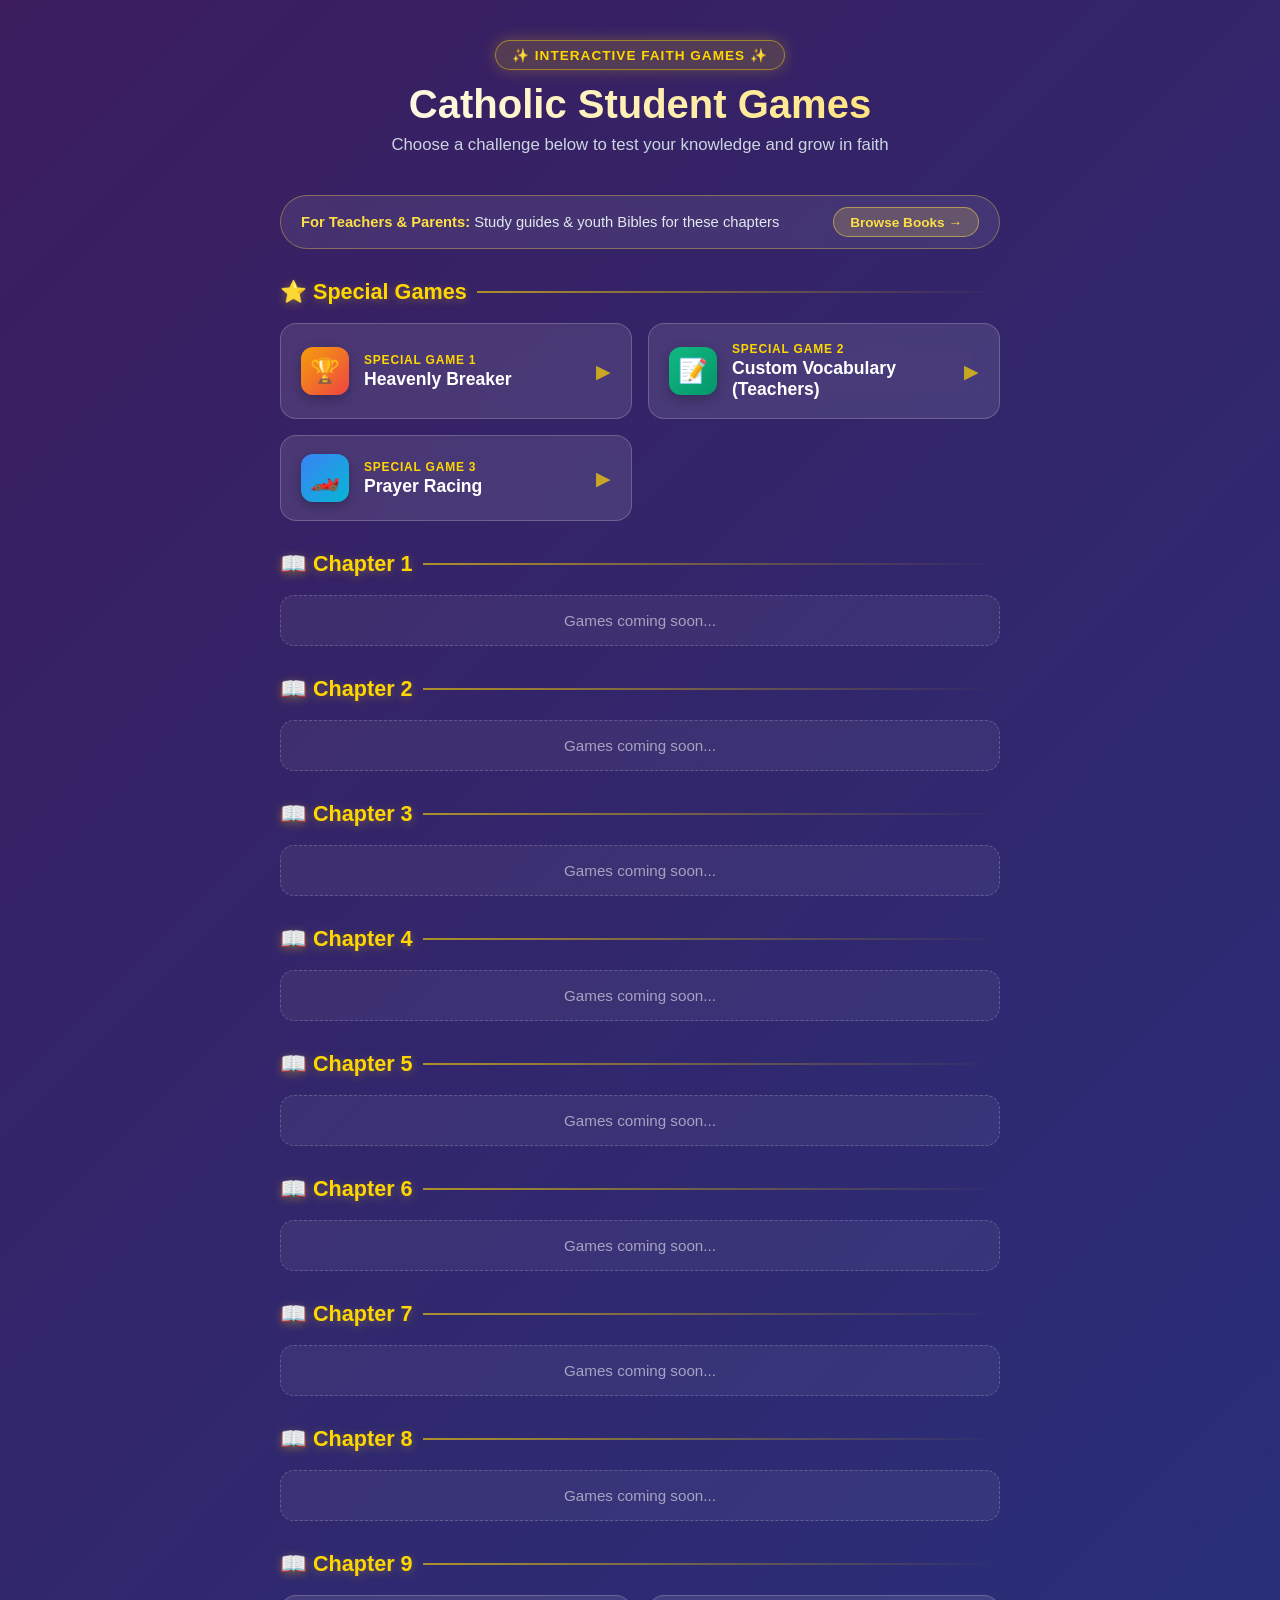
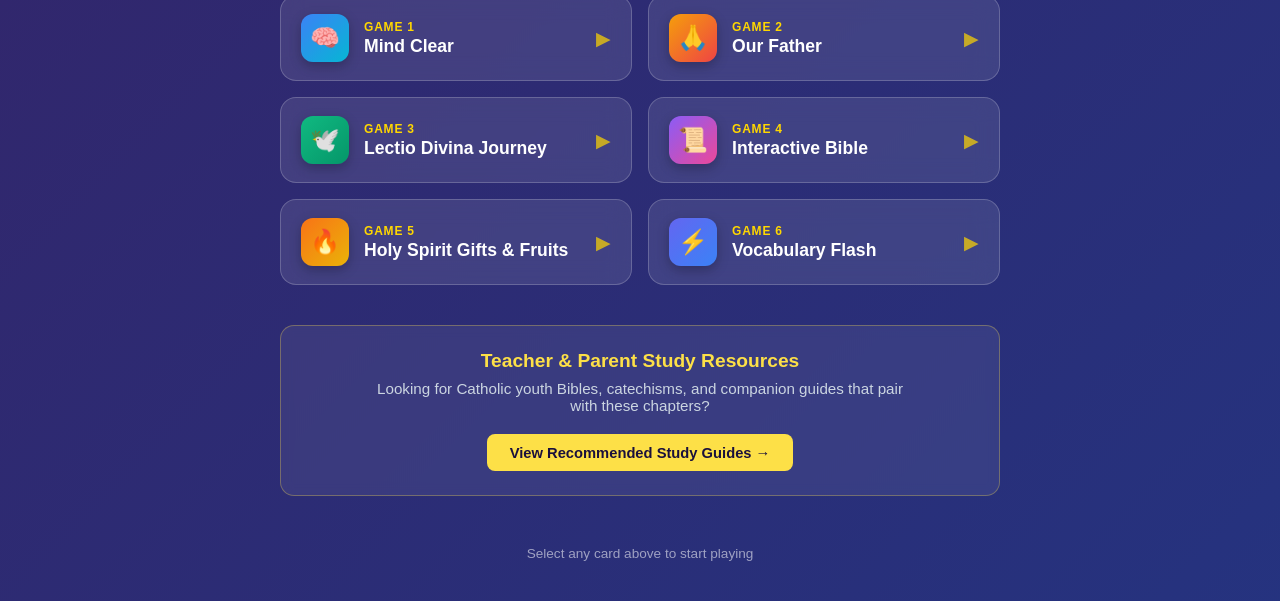
==== index.html @ 8c9618dd "Update link for Prayer Racing game" ====
<!DOCTYPE html>
<html lang="en">
<head>
  <meta charset="UTF-8">
  <meta name="viewport" content="width=device-width, initial-scale=1.0">
  <title>Catholic Student Games</title>
  <style>
    * {
      box-sizing: border-box;
      margin: 0;
      padding: 0;
    }

    body {
      font-family: 'Segoe UI', Tahoma, Geneva, Verdana, sans-serif;
      min-height: 100vh;
      background: linear-gradient(-45deg, #1a103c, #2b1d5e, #1e3a8a, #3b1d5e);
      background-size: 400% 400%;
      animation: gradientBG 14s ease infinite;
      color: #ffffff;
      padding: 40px 20px;
      overflow-x: hidden;
      position: relative;
    }

    @keyframes gradientBG {
      0% { background-position: 0% 50%; }
      50% { background-position: 100% 50%; }
      100% { background-position: 0% 50%; }
    }

    /* Floating golden light particles */
    .particles {
      position: fixed;
      top: 0;
      left: 0;
      width: 100%;
      height: 100%;
      pointer-events: none;
      z-index: 0;
      overflow: hidden;
    }

    .particle {
      position: absolute;
      bottom: -20px;
      background: radial-gradient(circle, rgba(255, 223, 107, 0.9) 0%, rgba(255, 223, 107, 0) 70%);
      border-radius: 50%;
      animation: floatUp linear infinite;
    }

    @keyframes floatUp {
      0% { transform: translateY(0) scale(1); opacity: 0; }
      20% { opacity: 0.8; }
      80% { opacity: 0.6; }
      100% { transform: translateY(-105vh) scale(0.4); opacity: 0; }
    }

    .container {
      max-width: 720px;
      margin: 0 auto;
      position: relative;
      z-index: 1;
    }

    /* Header styling & glow */
    header {
      text-align: center;
      margin-bottom: 40px;
      animation: fadeDown 0.8s ease-out;
    }

    .badge {
      display: inline-block;
      background: rgba(255, 215, 0, 0.15);
      border: 1px solid rgba(255, 215, 0, 0.45);
      color: #ffd700;
      padding: 6px 16px;
      border-radius: 50px;
      font-size: 0.85rem;
      font-weight: 700;
      letter-spacing: 1px;
      text-transform: uppercase;
      margin-bottom: 12px;
      box-shadow: 0 0 15px rgba(255, 215, 0, 0.25);
    }

    h1 {
      font-size: 2.5rem;
      font-weight: 800;
      background: linear-gradient(90deg, #ffffff, #ffe066, #ffffff);
      background-size: 200% auto;
      -webkit-background-clip: text;
      -webkit-text-fill-color: transparent;
      animation: shineText 5s linear infinite;
      margin-bottom: 8px;
    }

    @keyframes shineText {
      to { background-position: 200% center; }
    }

    p.subtitle {
      color: #cbd5e1;
      font-size: 1.05rem;
    }

    /* Chapter Section */
    .chapter-title {
      font-size: 1.35rem;
      font-weight: 700;
      color: #ffd700;
      margin: 30px 0 18px;
      display: flex;
      align-items: center;
      gap: 10px;
      text-shadow: 0 2px 10px rgba(255, 215, 0, 0.3);
    }

    .chapter-title::after {
      content: "";
      flex: 1;
      height: 2px;
      background: linear-gradient(90deg, rgba(255, 215, 0, 0.6), transparent);
    }

    /* Placeholder for chapters with no games yet */
    .empty-notice {
      padding: 16px 20px;
      background: rgba(255, 255, 255, 0.05);
      border: 1px dashed rgba(255, 255, 255, 0.2);
      border-radius: 14px;
      color: rgba(255, 255, 255, 0.55);
      font-size: 0.95rem;
      text-align: center;
    }

    /* Game Cards Grid */
    .game-grid {
      display: grid;
      grid-template-columns: repeat(auto-fit, minmax(290px, 1fr));
      gap: 16px;
    }

    .game-card {
      position: relative;
      display: flex;
      align-items: center;
      gap: 15px;
      padding: 18px 20px;
      background: rgba(255, 255, 255, 0.1);
      backdrop-filter: blur(12px);
      -webkit-backdrop-filter: blur(12px);
      border: 1px solid rgba(255, 255, 255, 0.2);
      border-radius: 16px;
      text-decoration: none;
      color: #ffffff;
      overflow: hidden;
      transition: transform 0.3s cubic-bezier(0.34, 1.56, 0.64, 1),
                  box-shadow 0.3s ease,
                  border-color 0.3s ease,
                  background 0.3s ease;
      animation: cardPop 0.6s ease-out backwards;
    }

    /* Staggered entrance animation */
    .game-card:nth-child(1) { animation-delay: 0.1s; }
    .game-card:nth-child(2) { animation-delay: 0.2s; }
    .game-card:nth-child(3) { animation-delay: 0.3s; }
    .game-card:nth-child(4) { animation-delay: 0.4s; }
    .game-card:nth-child(5) { animation-delay: 0.5s; }
    .game-card:nth-child(6) { animation-delay: 0.6s; }

    @keyframes cardPop {
      from { opacity: 0; transform: translateY(25px) scale(0.95); }
      to { opacity: 1; transform: translateY(0) scale(1); }
    }

    @keyframes fadeDown {
      from { opacity: 0; transform: translateY(-20px); }
      to { opacity: 1; transform: translateY(0); }
    }

    /* Light sweep effect across card on hover */
    .game-card::before {
      content: "";
      position: absolute;
      top: 0;
      left: -100%;
      width: 60%;
      height: 100%;
      background: linear-gradient(90deg, transparent, rgba(255, 255, 255, 0.25), transparent);
      transform: skewX(-25deg);
      transition: left 0.6s ease;
    }

    .game-card:hover::before {
      left: 140%;
    }

    .game-card:hover {
      transform: translateY(-6px) scale(1.02);
      background: rgba(255, 255, 255, 0.18);
      border-color: #ffd700;
      box-shadow: 0 12px 28px rgba(0, 0, 0, 0.35), 0 0 18px rgba(255, 215, 0, 0.35);
    }

    .game-card:active {
      transform: translateY(-1px) scale(0.99);
    }

    .icon-box {
      width: 48px;
      height: 48px;
      border-radius: 12px;
      display: flex;
      align-items: center;
      justify-content: center;
      font-size: 1.5rem;
      flex-shrink: 0;
      box-shadow: 0 4px 12px rgba(0, 0, 0, 0.25);
      transition: transform 0.3s ease;
    }

    .game-card:hover .icon-box {
      transform: rotate(-8deg) scale(1.12);
    }

    /* Distinct colorful badges per game */
    .c1 { background: linear-gradient(135deg, #3b82f6, #06b6d4); }
    .c2 { background: linear-gradient(135deg, #f59e0b, #ef4444); }
    .c3 { background: linear-gradient(135deg, #10b981, #059669); }
    .c4 { background: linear-gradient(135deg, #8b5cf6, #ec4899); }
    .c5 { background: linear-gradient(135deg, #f97316, #eab308); }
    .c6 { background: linear-gradient(135deg, #6366f1, #3b82f6); }

    .game-info {
      flex: 1;
    }

    .game-number {
      font-size: 0.75rem;
      text-transform: uppercase;
      letter-spacing: 0.8px;
      color: #ffd700;
      font-weight: 700;
      display: block;
      margin-bottom: 2px;
    }

    .game-name {
      font-size: 1.1rem;
      font-weight: 700;
      color: #ffffff;
    }

    .play-arrow {
      font-size: 1.2rem;
      color: #ffd700;
      opacity: 0.7;
      transition: transform 0.3s ease, opacity 0.3s ease;
    }

    .game-card:hover .play-arrow {
      transform: translateX(5px);
      opacity: 1;
    }

    footer {
      text-align: center;
      margin-top: 50px;
      color: rgba(255, 255, 255, 0.55);
      font-size: 0.85rem;
    }
  </style>
</head>
<body>

  <!-- Floating Light Particles Container -->
  <div class="particles" id="particles"></div>

  <div class="container">
  <header>
      <div class="badge">✨ Interactive Faith Games ✨</div>
      <h1>Catholic Student Games</h1>
      <p class="subtitle">Choose a challenge below to test your knowledge and grow in faith</p>
    </header>

    <!-- Top Teacher & Parent Bar (Moved right below header) -->
    <div style="margin: 0 auto 1.75rem auto; padding: 0.7rem 1.25rem; background: rgba(255, 255, 255, 0.08); border: 1px solid rgba(253, 224, 71, 0.35); border-radius: 50px; display: flex; flex-wrap: wrap; align-items: center; justify-content: space-between; gap: 0.75rem; backdrop-filter: blur(6px);">
      <span style="font-size: 0.92rem; color: #e2e8f0;">
        <strong style="color: #fde047;">For Teachers &amp; Parents:</strong> Study guides &amp; youth Bibles for these chapters
      </span>
      <a href="resources.html" style="background: rgba(253, 224, 71, 0.18); color: #fde047; border: 1px solid rgba(253, 224, 71, 0.5); text-decoration: none; font-size: 0.85rem; font-weight: 600; padding: 0.4rem 1rem; border-radius: 999px; white-space: nowrap;">
        Browse Books &#8594;
      </a>
    </div>
     

    <!-- SPECIAL GAMES -->
    <div class="chapter-title">⭐ Special Games</div>
    <div class="game-grid">
      <a href="special-game-1/heavenly_breaker.html" class="game-card">
        <div class="icon-box c2">🏆</div>
        <div class="game-info">
          <span class="game-number">Special Game 1</span>
          <div class="game-name">Heavenly Breaker</div>
        </div>
        <div class="play-arrow">▶</div>
      </a>
      <a href="custom-vocabulary.html" class="game-card">
        <div class="icon-box c3">📝</div>
        <div class="game-info">
          <span class="game-number">Special Game 2</span>
          <div class="game-name">Custom Vocabulary (Teachers)</div>
        </div>
        <div class="play-arrow">▶</div>
      </a>
      <a href="special-game-1/PrayerRacing_upgrade.html" class="game-card">
    <div class="icon-box c1">🏎️</div>
    <div class="game-info">
      <span class="game-number">Special Game 3</span>
      <div class="game-name">Prayer Racing</div>
    </div>
    <div class="play-arrow">▶</div>
  </a>
    </div>

    <!-- CHAPTER 1 -->
    <div class="chapter-title">📖 Chapter 1</div>
    <div class="game-grid">
      <div class="empty-notice">Games coming soon...</div>
    </div>

    <!-- CHAPTER 2 -->
    <div class="chapter-title">📖 Chapter 2</div>
    <div class="game-grid">
      <div class="empty-notice">Games coming soon...</div>
    </div>

    <!-- CHAPTER 3 -->
    <div class="chapter-title">📖 Chapter 3</div>
    <div class="game-grid">
      <div class="empty-notice">Games coming soon...</div>
    </div>

    <!-- CHAPTER 4 -->
    <div class="chapter-title">📖 Chapter 4</div>
    <div class="game-grid">
      <div class="empty-notice">Games coming soon...</div>
    </div>

    <!-- CHAPTER 5 -->
    <div class="chapter-title">📖 Chapter 5</div>
    <div class="game-grid">
      <div class="empty-notice">Games coming soon...</div>
    </div>

    <!-- CHAPTER 6 -->
    <div class="chapter-title">📖 Chapter 6</div>
    <div class="game-grid">
      <div class="empty-notice">Games coming soon...</div>
    </div>

    <!-- CHAPTER 7 -->
    <div class="chapter-title">📖 Chapter 7</div>
    <div class="game-grid">
      <div class="empty-notice">Games coming soon...</div>
    </div>

    <!-- CHAPTER 8 -->
    <div class="chapter-title">📖 Chapter 8</div>
    <div class="game-grid">
      <div class="empty-notice">Games coming soon...</div>
    </div>

    <!-- CHAPTER 9 -->
    <div class="chapter-title">📖 Chapter 9</div>
    <div class="game-grid">

      <a href="ch-9-game-1-mind-clear.html" class="game-card">
        <div class="icon-box c1">🧠</div>
        <div class="game-info">
          <span class="game-number">Game 1</span>
          <div class="game-name">Mind Clear</div>
        </div>
        <div class="play-arrow">▶</div>
      </a>

      <a href="ch-9-game-2-our-father.html" class="game-card">
        <div class="icon-box c2">🙏</div>
        <div class="game-info">
          <span class="game-number">Game 2</span>
          <div class="game-name">Our Father</div>
        </div>
        <div class="play-arrow">▶</div>
      </a>

      <a href="ch-9-game-3-lectio-divina-journey.html" class="game-card">
        <div class="icon-box c3">🕊️</div>
        <div class="game-info">
          <span class="game-number">Game 3</span>
          <div class="game-name">Lectio Divina Journey</div>
        </div>
        <div class="play-arrow">▶</div>
      </a>

      <a href="ch-9-game-4-interactive-bible.html" class="game-card">
        <div class="icon-box c4">📜</div>
        <div class="game-info">
          <span class="game-number">Game 4</span>
          <div class="game-name">Interactive Bible</div>
        </div>
        <div class="play-arrow">▶</div>
      </a>

      <a href="ch-9-game-5-holy_spirit_gifts-fruits.html" class="game-card">
        <div class="icon-box c5">🔥</div>
        <div class="game-info">
          <span class="game-number">Game 5</span>
          <div class="game-name">Holy Spirit Gifts &amp; Fruits</div>
        </div>
        <div class="play-arrow">▶</div>
      </a>

      <a href="ch-9-game-6-vocabulary-flash.html" class="game-card">
        <div class="icon-box c6">⚡</div>
        <div class="game-info">
          <span class="game-number">Game 6</span>
          <div class="game-name">Vocabulary Flash</div>
        </div>
        <div class="play-arrow">▶</div>
      </a>

    </div>
<!-- Bottom Teacher & Parent Card -->
<section style="max-width: 760px; margin: 2.5rem auto 1rem auto; padding: 1.5rem; background: rgba(255, 255, 255, 0.07); border: 1px solid rgba(253, 224, 71, 0.3); border-radius: 14px; text-align: center; backdrop-filter: blur(6px);">
  <h2 style="margin: 0 0 0.5rem 0; font-size: 1.2rem; color: #fde047; font-weight: 600;">Teacher &amp; Parent Study Resources</h2>
  <p style="color: #cbd5e1; font-size: 0.95rem; margin: 0 auto 1.25rem auto; max-width: 540px;">
    Looking for Catholic youth Bibles, catechisms, and companion guides that pair with these chapters?
  </p>
  <a href="resources.html" style="display: inline-block; background: #fde047; color: #1a103c; text-decoration: none; font-weight: 700; font-size: 0.92rem; padding: 0.65rem 1.4rem; border-radius: 8px;">
    View Recommended Study Guides &#8594;
  </a>
</section>
    <footer>
      Select any card above to start playing
    </footer>
  </div>

  <script>
    // Generate floating golden light particles
    const particleContainer = document.getElementById('particles');
    for (let i = 0; i < 25; i++) {
      const p = document.createElement('div');
      p.classList.add('particle');
      const size = Math.random() * 8 + 4;
      p.style.width = size + 'px';
      p.style.height = size + 'px';
      p.style.left = Math.random() * 100 + 'vw';
      p.style.animationDuration = (Math.random() * 10 + 8) + 's';
      p.style.animationDelay = (Math.random() * 10) + 's';
      particleContainer.appendChild(p);
    }
  </script>

</body>
</html>
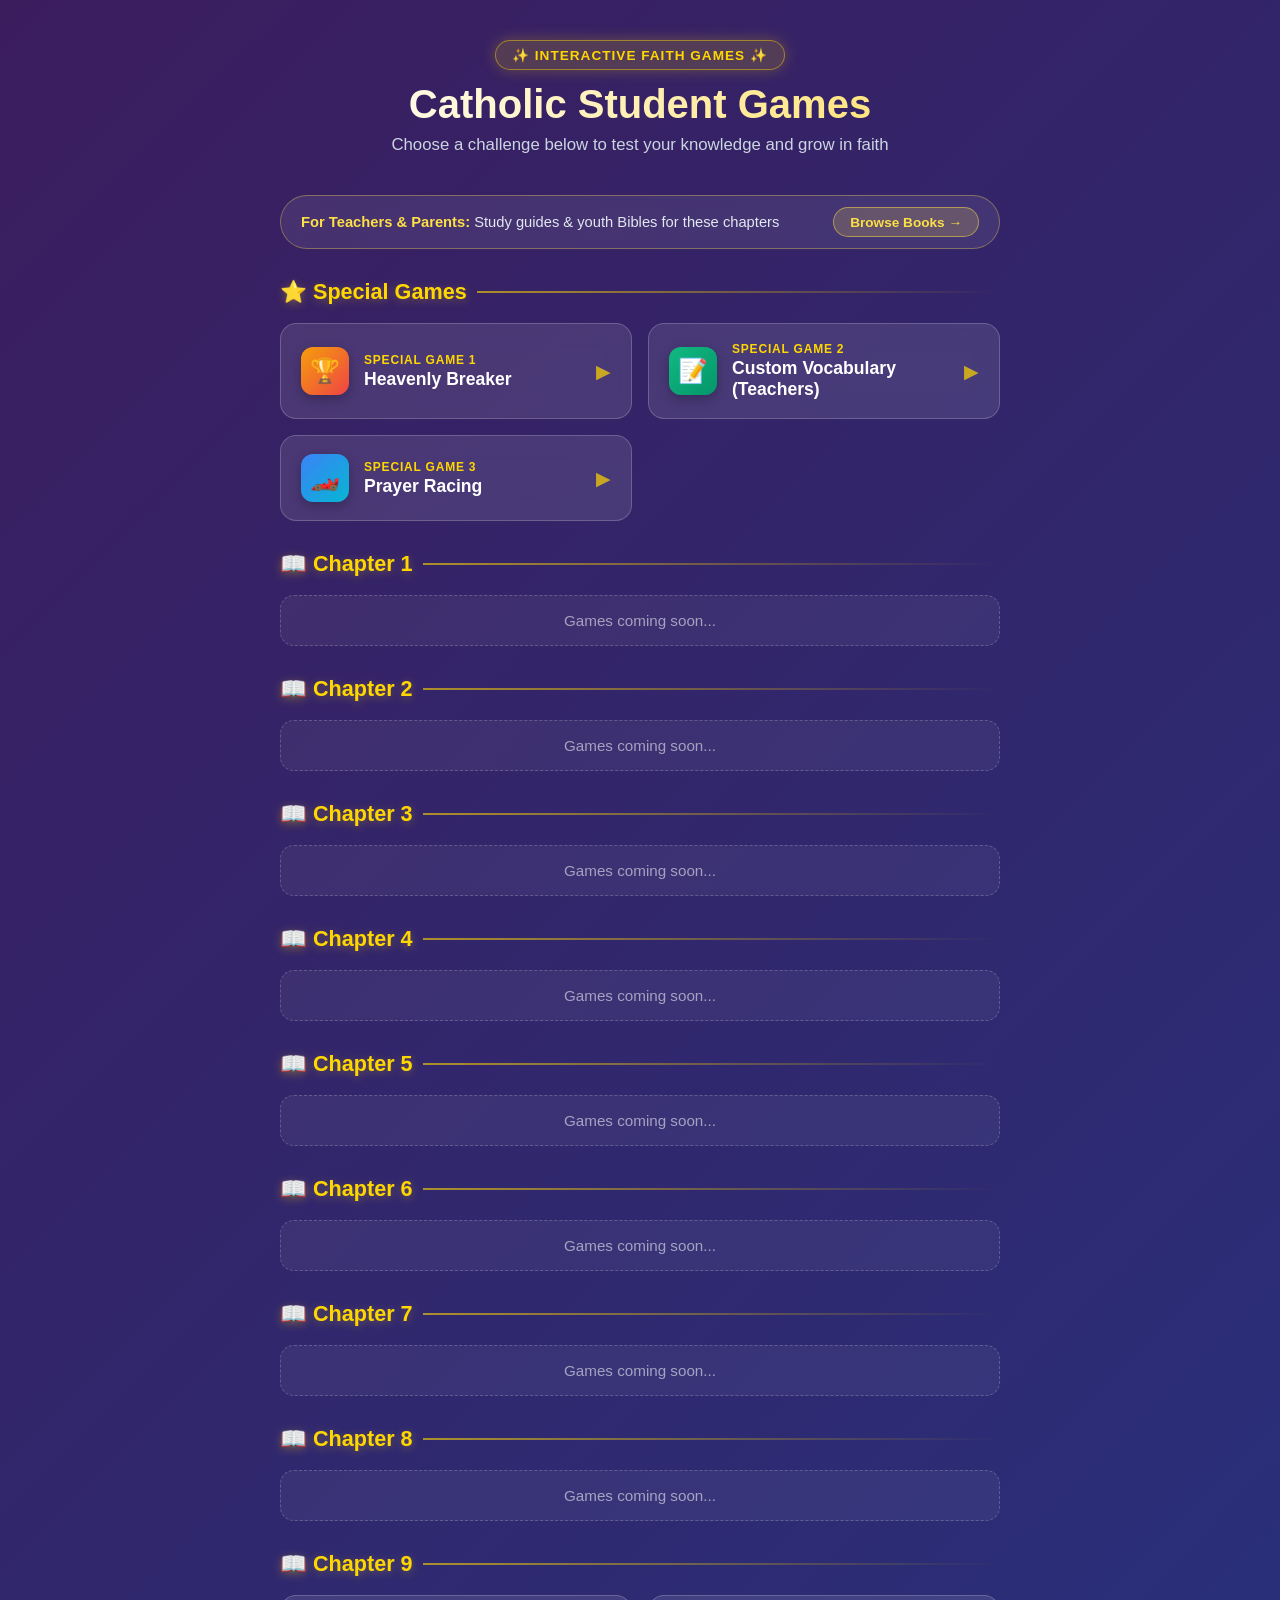
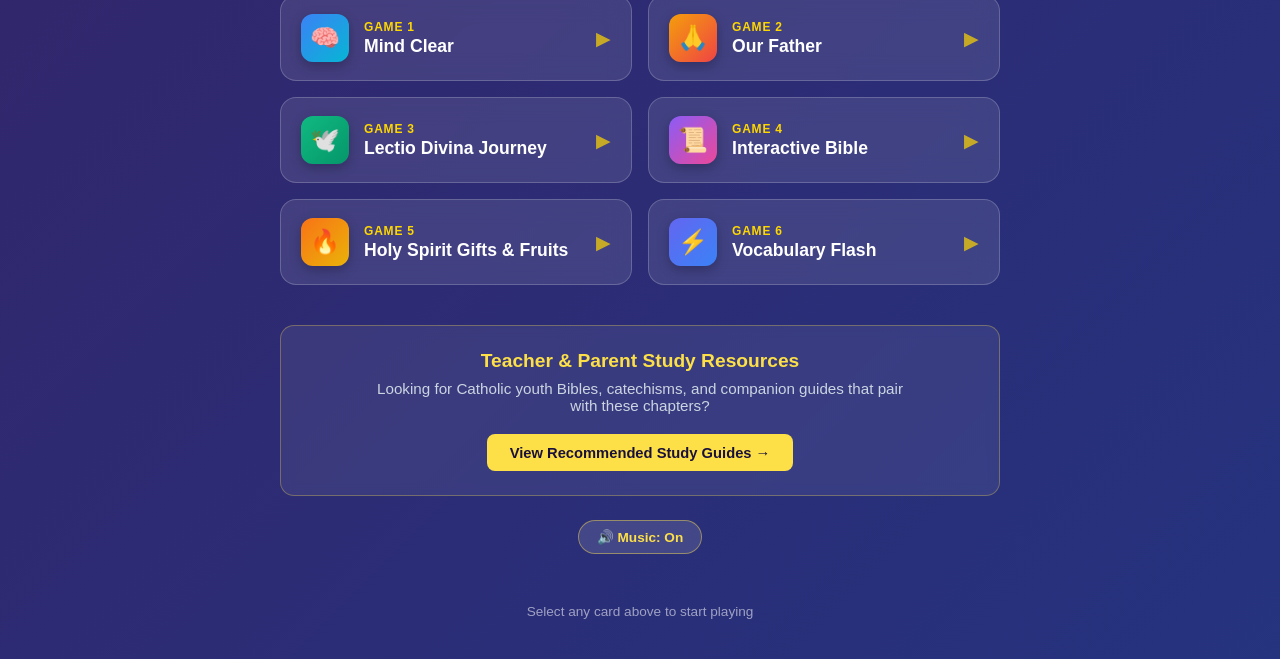
==== commit 5ee44103: "Implement music toggle button and background audio Added a music toggle button that controls gentle " ====
--- a/index.html
+++ b/index.html
@@ -443,6 +443,11 @@
     View Recommended Study Guides &#8594;
   </a>
 </section>
+    <div style="text-align: center; margin-top: 24px;">
+      <button id="musicToggle" style="background: rgba(255, 255, 255, 0.12); color: #fde047; border: 1px solid rgba(253, 224, 71, 0.45); padding: 8px 18px; border-radius: 999px; font-size: 0.85rem; font-weight: 600; cursor: pointer;">
+        🔊 Music: On
+      </button>
+    </div>
     <footer>
       Select any card above to start playing
     </footer>
@@ -462,6 +467,77 @@
       p.style.animationDelay = (Math.random() * 10) + 's';
       particleContainer.appendChild(p);
     }
+    // Gentle background music: fades in after 6 seconds at low volume with mute toggle
+    let audioCtx = null;
+    let masterGain = null;
+    let isMuted = false;
+    let musicStarted = false;
+    const TARGET_VOLUME = 0.06; // Low background volume (6%)
+    const musicBtn = document.getElementById('musicToggle');
+
+    function startGentleMusic() {
+      if (musicStarted) return;
+      musicStarted = true;
+      const AudioContext = window.AudioContext || window.webkitAudioContext;
+      audioCtx = new AudioContext();
+      masterGain = audioCtx.createGain();
+      masterGain.gain.setValueAtTime(0.0001, audioCtx.currentTime);
+      masterGain.connect(audioCtx.destination);
+
+      // Smooth 3-second fade-in up to low background volume
+      if (!isMuted) {
+        masterGain.gain.exponentialRampToValueAtTime(TARGET_VOLUME, audioCtx.currentTime + 3);
+      }
+
+      // Peaceful ambient chord notes (C major 9th)
+      const notes = [261.63, 329.63, 392.00, 493.88, 587.33];
+      let step = 0;
+
+      setInterval(() => {
+        if (isMuted || !audioCtx || audioCtx.state !== 'running') return;
+        const osc = audioCtx.createOscillator();
+        const noteGain = audioCtx.createGain();
+        osc.type = 'sine';
+        osc.frequency.setValueAtTime(notes[step % notes.length], audioCtx.currentTime);
+
+        noteGain.gain.setValueAtTime(0.001, audioCtx.currentTime);
+        noteGain.gain.exponentialRampToValueAtTime(0.4, audioCtx.currentTime + 0.8);
+        noteGain.gain.exponentialRampToValueAtTime(0.001, audioCtx.currentTime + 3.2);
+
+        osc.connect(noteGain);
+        noteGain.connect(masterGain);
+        osc.start();
+        osc.stop(audioCtx.currentTime + 3.3);
+        step++;
+      }, 2400);
+    }
+
+    // Start gently after 6 seconds
+    setTimeout(() => {
+      startGentleMusic();
+    }, 6000);
+
+    // Resume audio on first click/tap anywhere (required by modern browsers)
+    document.addEventListener('click', () => {
+      if (audioCtx && audioCtx.state === 'suspended' && !isMuted) {
+        audioCtx.resume();
+      }
+    }, { once: true });
+
+    // Mute / Unmute button toggle
+    musicBtn.addEventListener('click', (e) => {
+      e.stopPropagation();
+      if (!musicStarted) startGentleMusic();
+      isMuted = !isMuted;
+      if (isMuted) {
+        masterGain.gain.setValueAtTime(0.0001, audioCtx.currentTime);
+        musicBtn.textContent = '🔇 Music: Muted';
+      } else {
+        if (audioCtx.state === 'suspended') audioCtx.resume();
+        masterGain.gain.exponentialRampToValueAtTime(TARGET_VOLUME, audioCtx.currentTime + 1);
+        musicBtn.textContent = '🔊 Music: On';
+      }
+    });
   </script>
 
 </body>
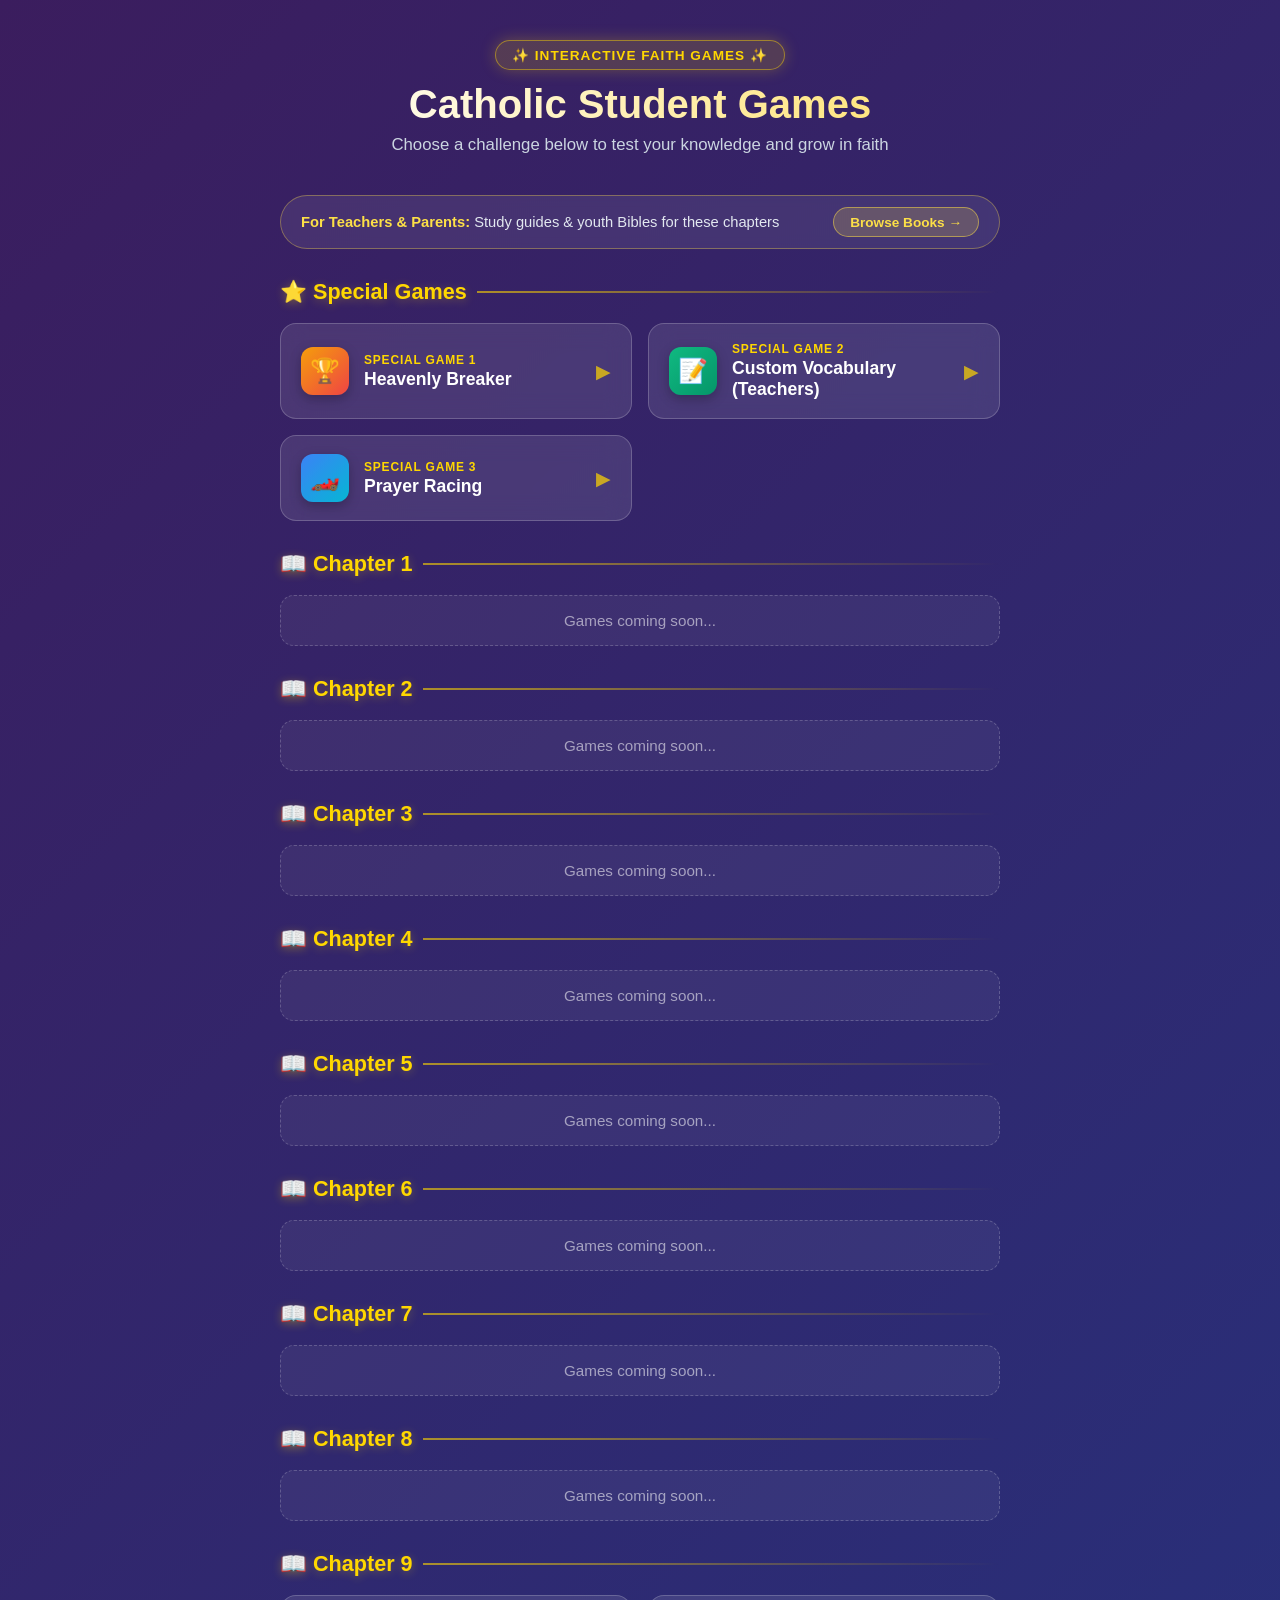
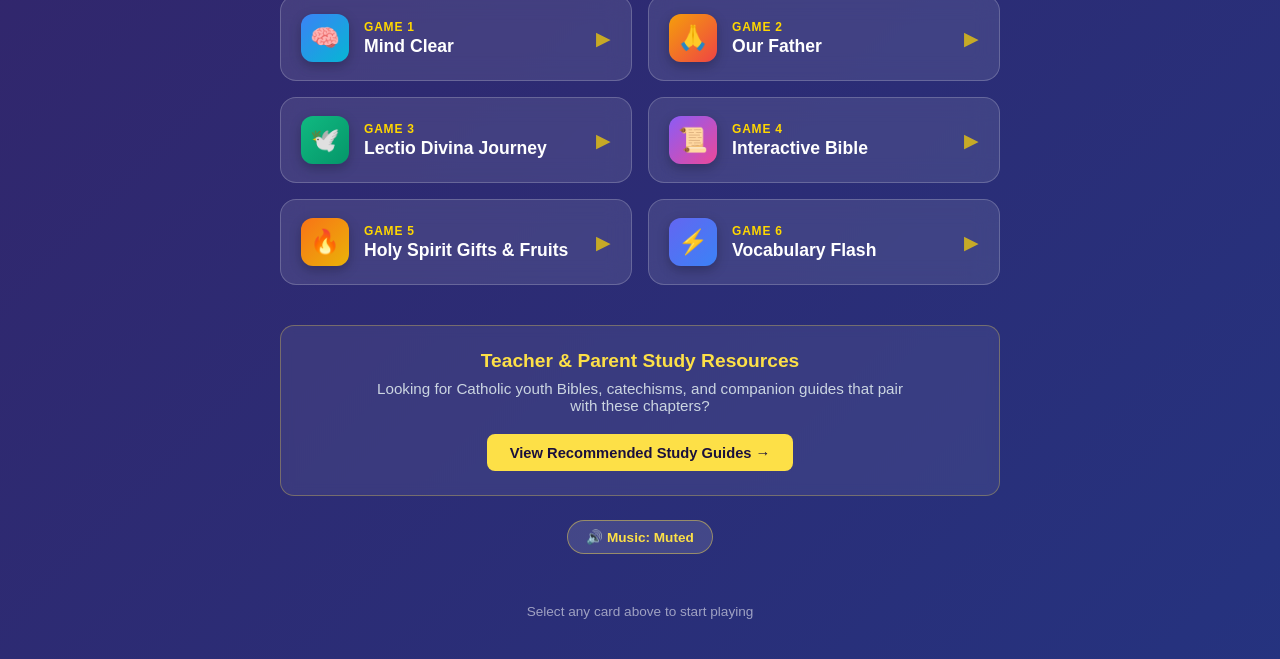
==== commit 4bde53bd: "Change music button text to 'Muted'" ====
--- a/index.html
+++ b/index.html
@@ -445,7 +445,7 @@
 </section>
     <div style="text-align: center; margin-top: 24px;">
       <button id="musicToggle" style="background: rgba(255, 255, 255, 0.12); color: #fde047; border: 1px solid rgba(253, 224, 71, 0.45); padding: 8px 18px; border-radius: 999px; font-size: 0.85rem; font-weight: 600; cursor: pointer;">
-        🔊 Music: On
+        🔊 Music: Muted
       </button>
     </div>
     <footer>
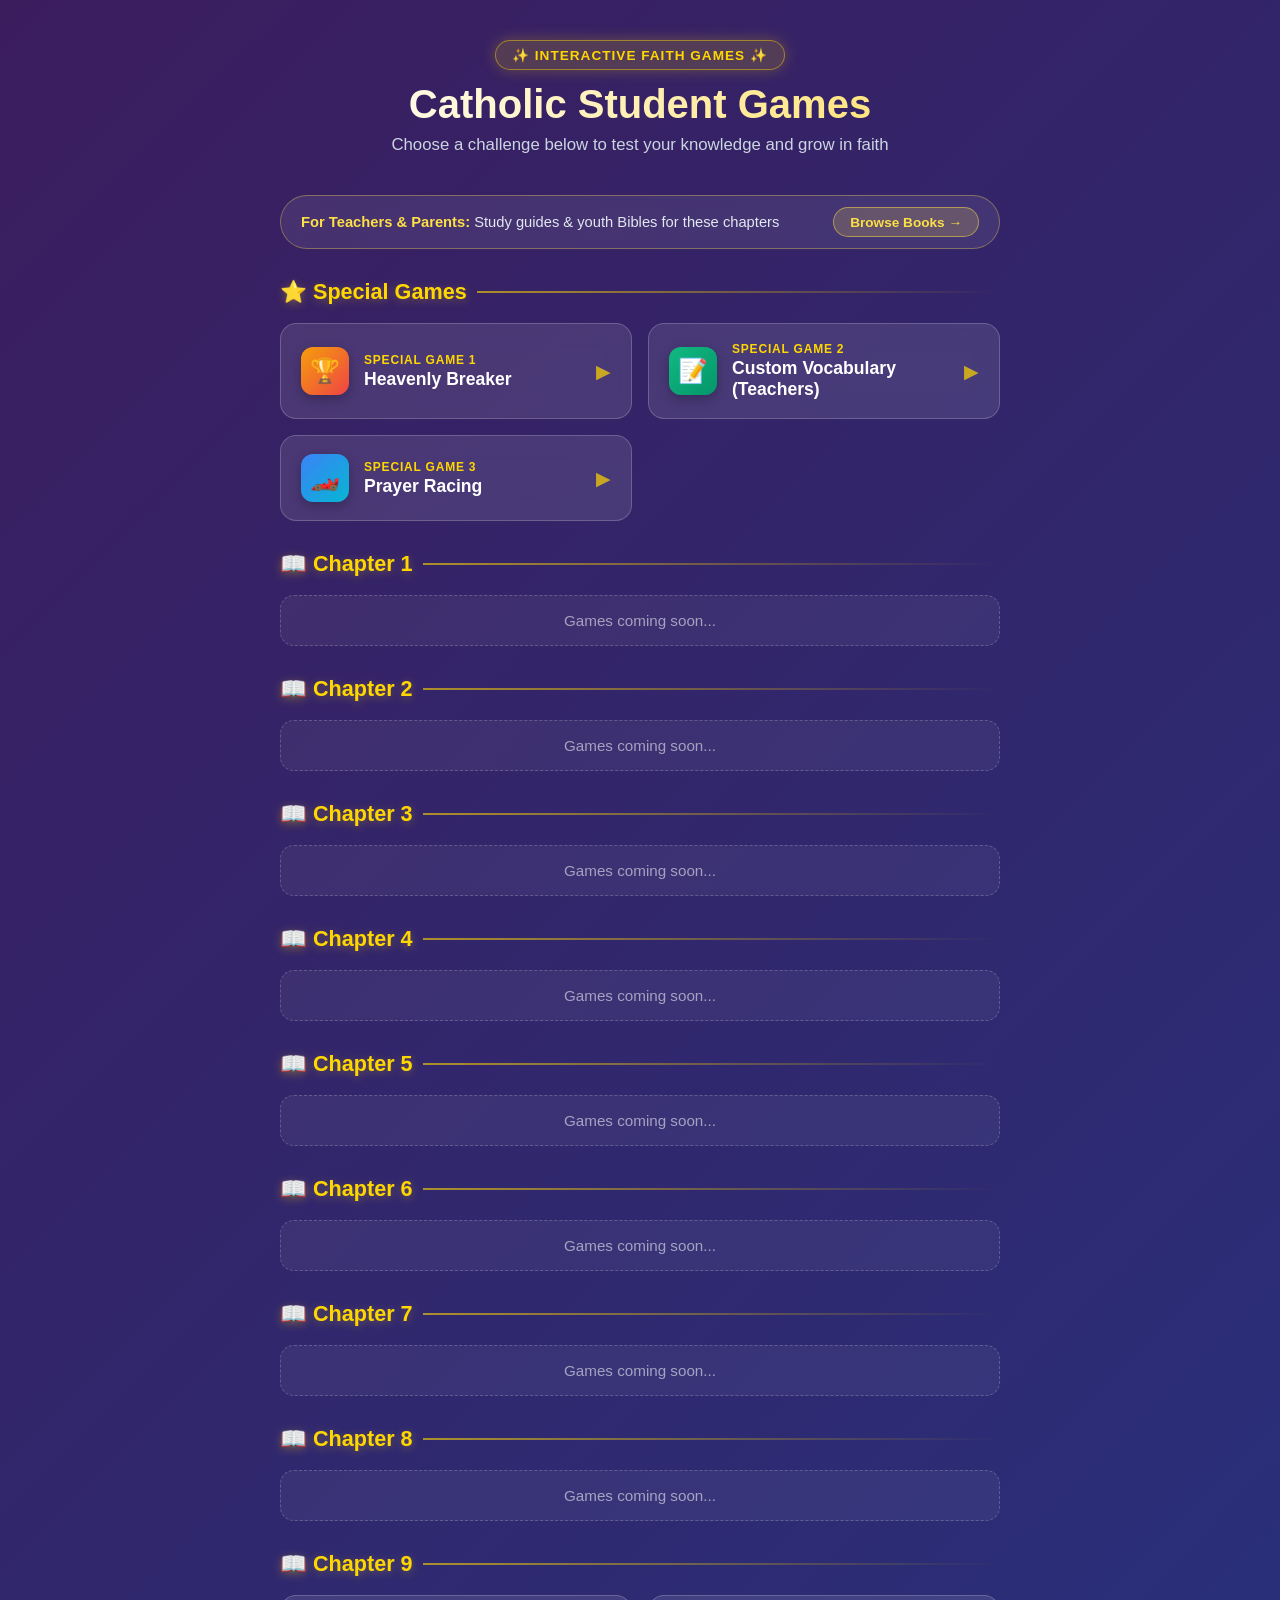
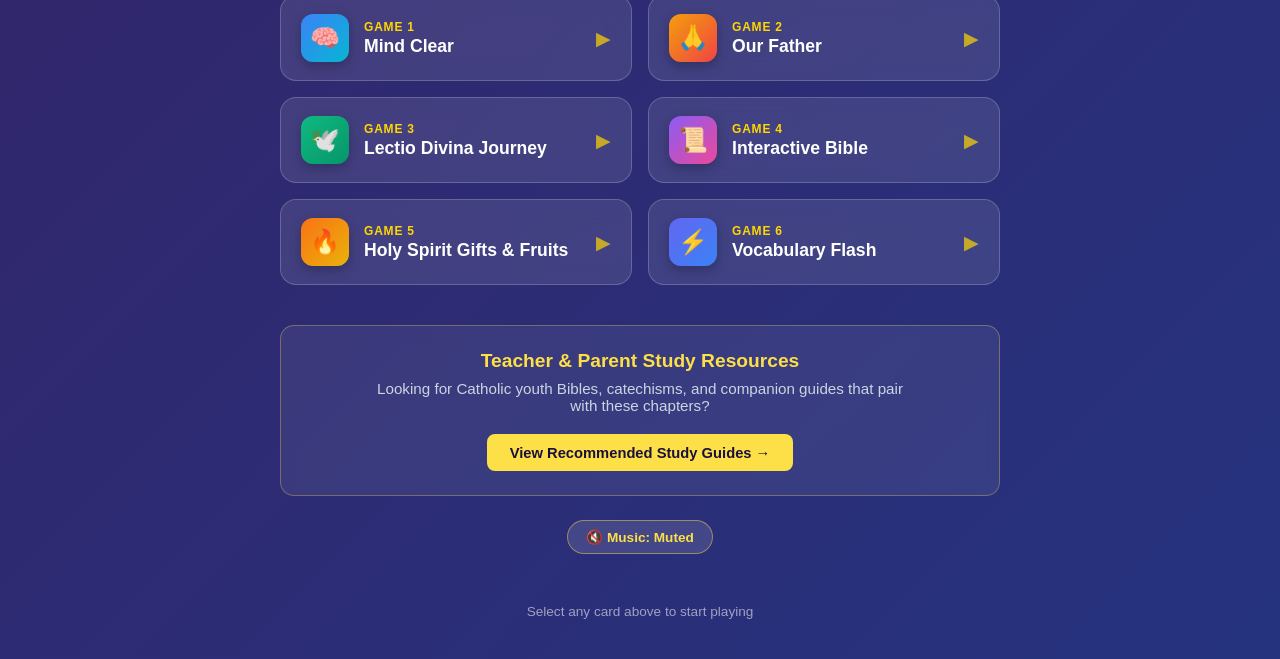
==== commit 5ddc3db2: "Change music toggle button icon to muted speaker" ====
--- a/index.html
+++ b/index.html
@@ -444,8 +444,8 @@
   </a>
 </section>
     <div style="text-align: center; margin-top: 24px;">
-      <button id="musicToggle" style="background: rgba(255, 255, 255, 0.12); color: #fde047; border: 1px solid rgba(253, 224, 71, 0.45); padding: 8px 18px; border-radius: 999px; font-size: 0.85rem; font-weight: 600; cursor: pointer;">
-        🔊 Music: Muted
+     <button id="musicToggle" style="background: rgba(255, 255, 255, 0.12); color: #fde047; border: 1px solid rgba(253, 224, 71, 0.45); padding: 8px 18px; border-radius: 999px; font-size: 0.85rem; font-weight: 600; cursor: pointer;">
+        🔇 Music: Muted
       </button>
     </div>
     <footer>
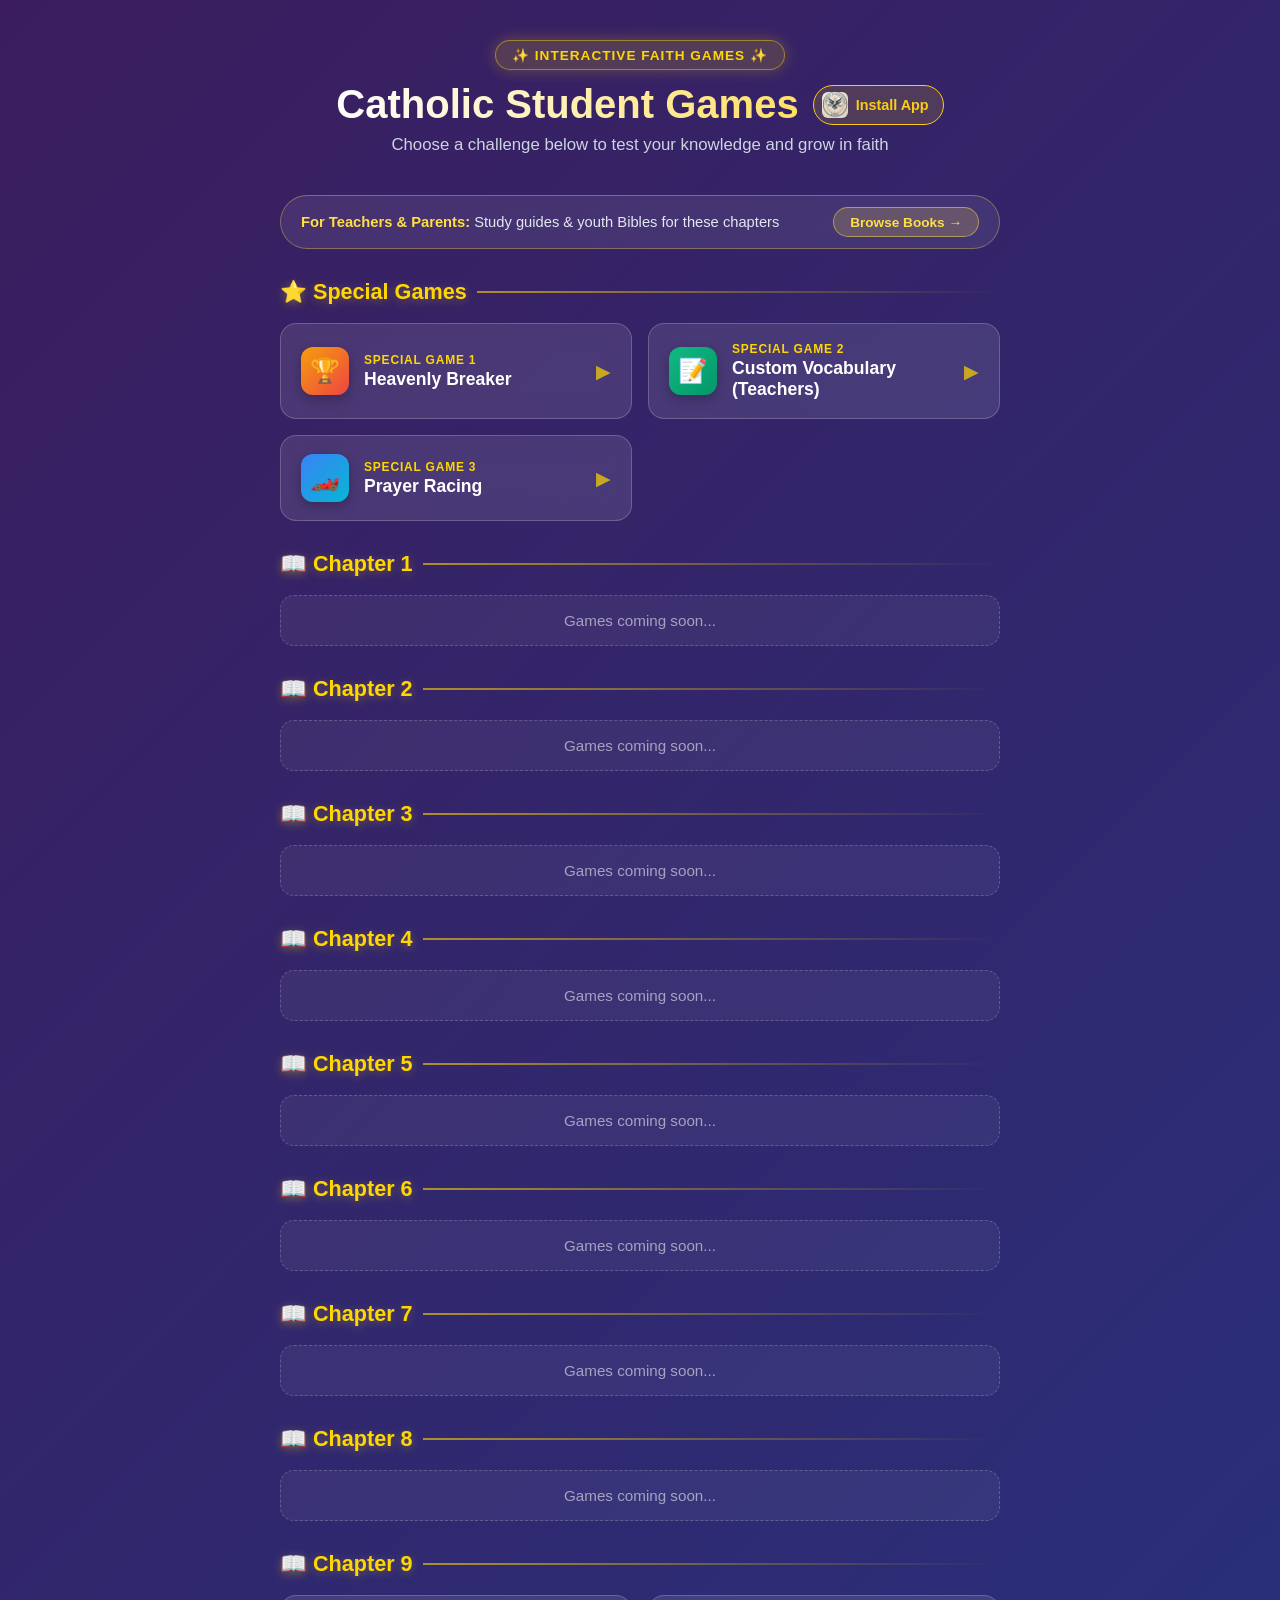
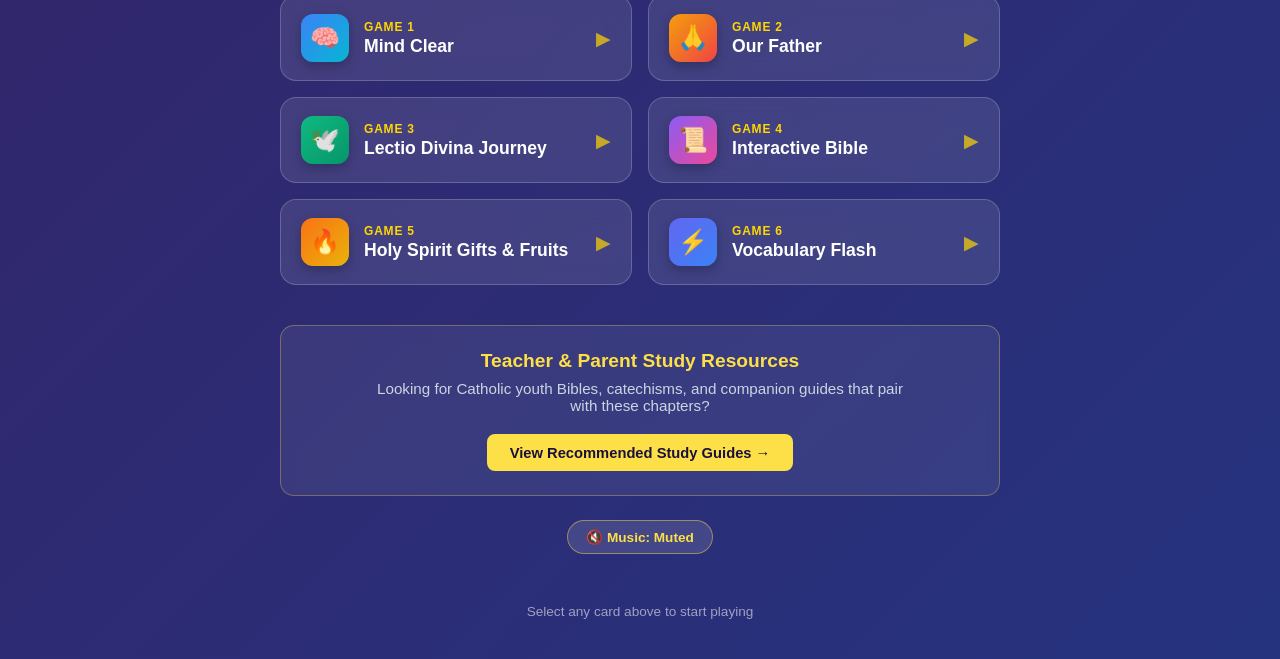
==== commit d5846c3e: "Add install button and iOS installation instructions Added an install button for the Catholic Studen" ====
--- a/index.html
+++ b/index.html
@@ -1,6 +1,18 @@
 <!DOCTYPE html>
 <html lang="en">
 <head>
+  
+  <!-- Google tag (gtag.js) -->
+<script async src="https://www.googletagmanager.com/gtag/js?id=G-FD99WLHLBM"></script>
+  <link rel="manifest" href="manifest.json">
+<meta name="theme-color" content="#0f172a">
+<script>
+  window.dataLayer = window.dataLayer || [];
+  function gtag(){dataLayer.push(arguments);}
+  gtag('js', new Date());
+
+  gtag('config', 'G-FD99WLHLBM');
+</script>
   <meta charset="UTF-8">
   <meta name="viewport" content="width=device-width, initial-scale=1.0">
   <title>Catholic Student Games</title>
@@ -282,7 +294,21 @@
   <div class="container">
   <header>
       <div class="badge">✨ Interactive Faith Games ✨</div>
-      <h1>Catholic Student Games</h1>
+    
+     <div style="display: flex; align-items: center; justify-content: center; gap: 14px; flex-wrap: wrap; margin-bottom: 8px;">
+  <h1 style="margin: 0;">Catholic Student Games</h1>
+
+  <button id="install-app-btn" title="Install Catholic Student Games App" style="display: inline-flex; align-items: center; gap: 8px; background: rgba(250, 204, 21, 0.14); border: 1px solid #facc15; color: #facc15; border-radius: 999px; padding: 6px 14px 6px 8px; font-weight: 700; font-size: 0.9rem; cursor: pointer; transition: transform 0.15s ease;">
+    <img src="icon-512.png" alt="App Icon" style="width: 26px; height: 26px; border-radius: 6px; object-fit: cover;">
+    <span>Install App</span>
+  </button>
+</div>
+
+<!-- iPhone / Safari Helper Box (Hidden until tapped on iOS) -->
+<div id="ios-install-help" style="display: none; background: #1e293b; border: 1px solid #facc15; color: #f8fafc; border-radius: 12px; padding: 12px 16px; margin: 0 auto 14px; max-width: 480px; font-size: 0.88rem; line-height: 1.5;">
+  <strong>Install on iPhone / iPad:</strong> Tap the <strong>Share</strong> button (<strong>⎋</strong>) in Safari, then tap <strong>"Add to Home Screen"</strong>.
+</div>
+    
       <p class="subtitle">Choose a challenge below to test your knowledge and grow in faith</p>
     </header>
 
@@ -470,7 +496,7 @@
     // Gentle background music: fades in after 6 seconds at low volume with mute toggle
     let audioCtx = null;
     let masterGain = null;
-    let isMuted = false;
+    let isMuted = true;
     let musicStarted = false;
     const TARGET_VOLUME = 0.06; // Low background volume (6%)
     const musicBtn = document.getElementById('musicToggle');
@@ -539,6 +565,46 @@
       }
     });
   </script>
-
+<script>
+  if ('serviceWorker' in navigator) {
+    navigator.serviceWorker.register('./sw.js');
+  }
+  
+  let deferredPrompt;
+  const installBtn = document.getElementById('install-app-btn');
+  const iosHelp = document.getElementById('ios-install-help');
+
+  // Hide button if already opened as an installed app
+  if (window.matchMedia('(display-mode: standalone)').matches || window.navigator.standalone) {
+    installBtn.style.display = 'none';
+  }
+
+  // Capture Chrome / Android / Edge install prompt
+  window.addEventListener('beforeinstallprompt', (e) => {
+    e.preventDefault();
+    deferredPrompt = e;
+  });
+
+  // Handle button click
+  installBtn.addEventListener('click', async () => {
+    if (deferredPrompt) {
+      deferredPrompt.prompt();
+      const { outcome } = await deferredPrompt.userChoice;
+      if (outcome === 'accepted') {
+        installBtn.style.display = 'none';
+      }
+      deferredPrompt = null;
+    } else {
+      iosHelp.style.display = iosHelp.style.display === 'none' ? 'block' : 'none';
+    }
+  });
+
+  // Hide button once installation finishes
+  window.addEventListener('appinstalled', () => {
+    installBtn.style.display = 'none';
+    iosHelp.style.display = 'none';
+  });
+
+</script>
 </body>
 </html>
